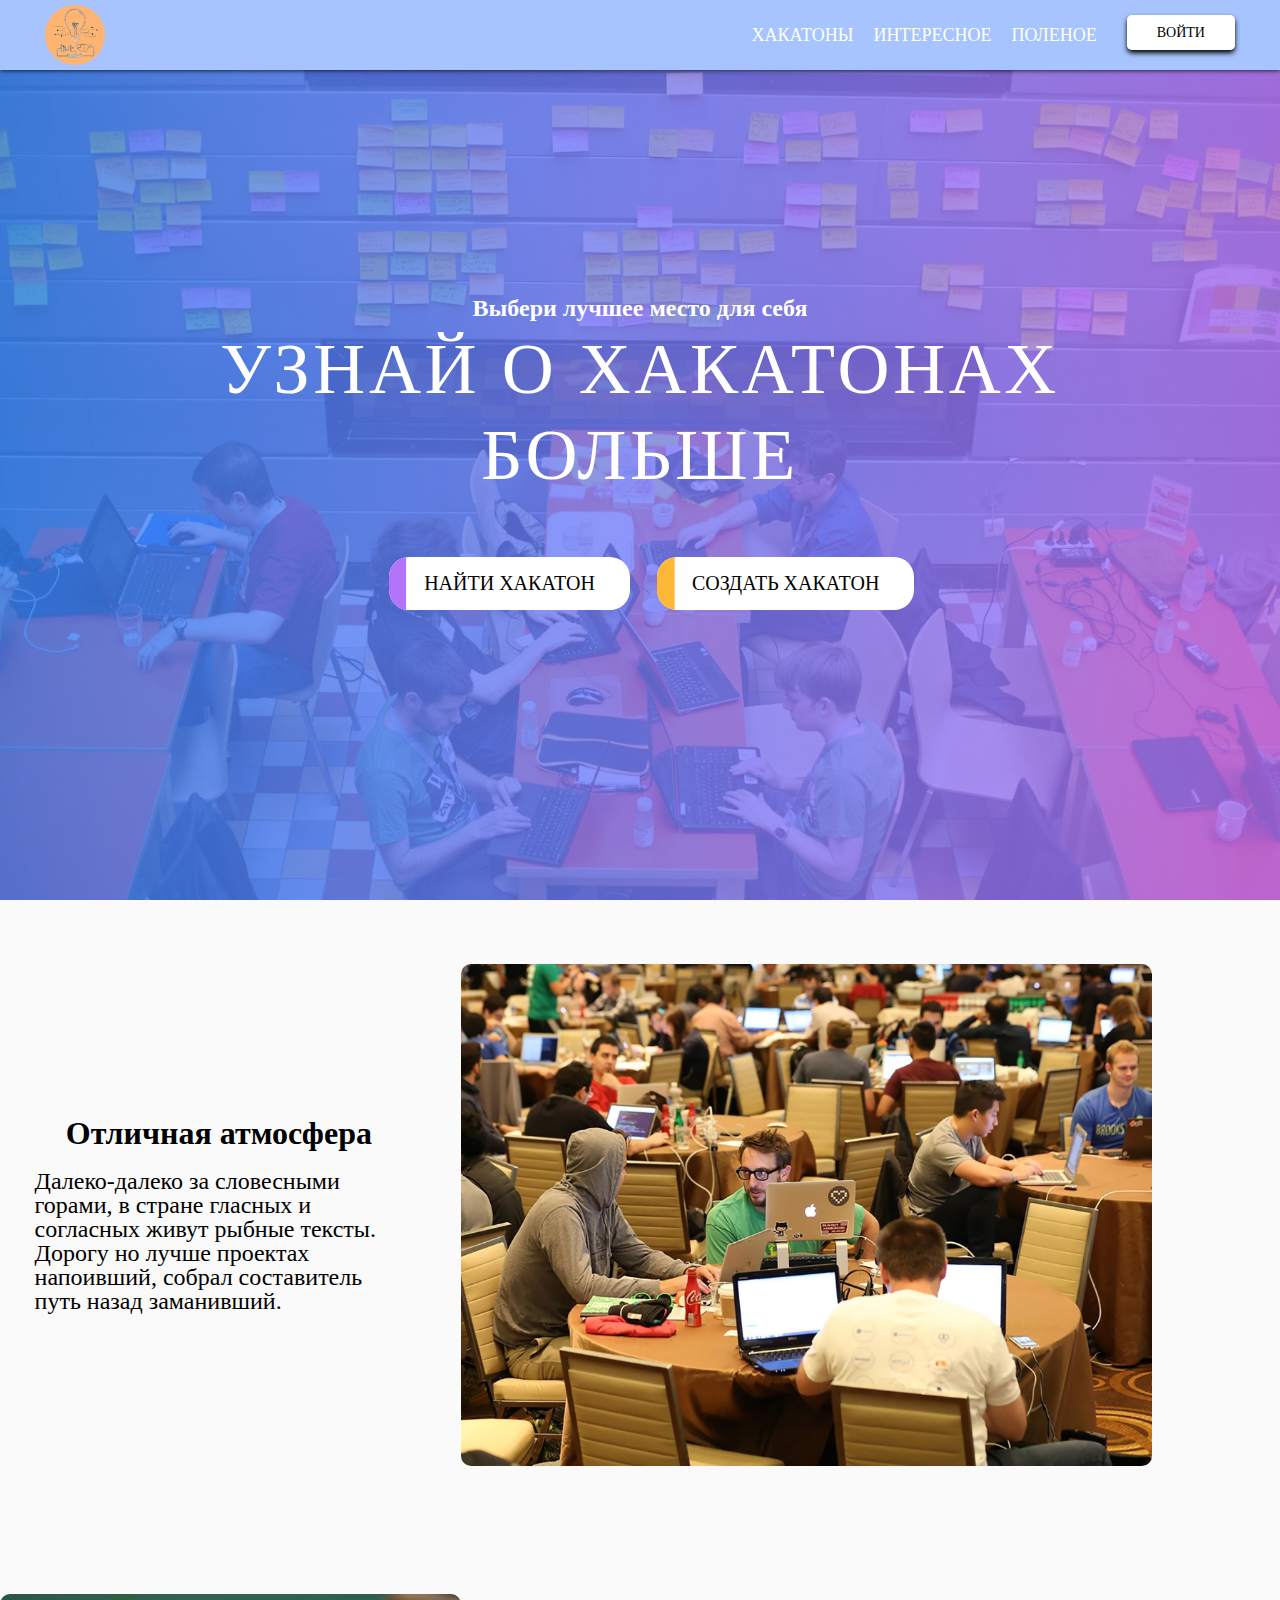
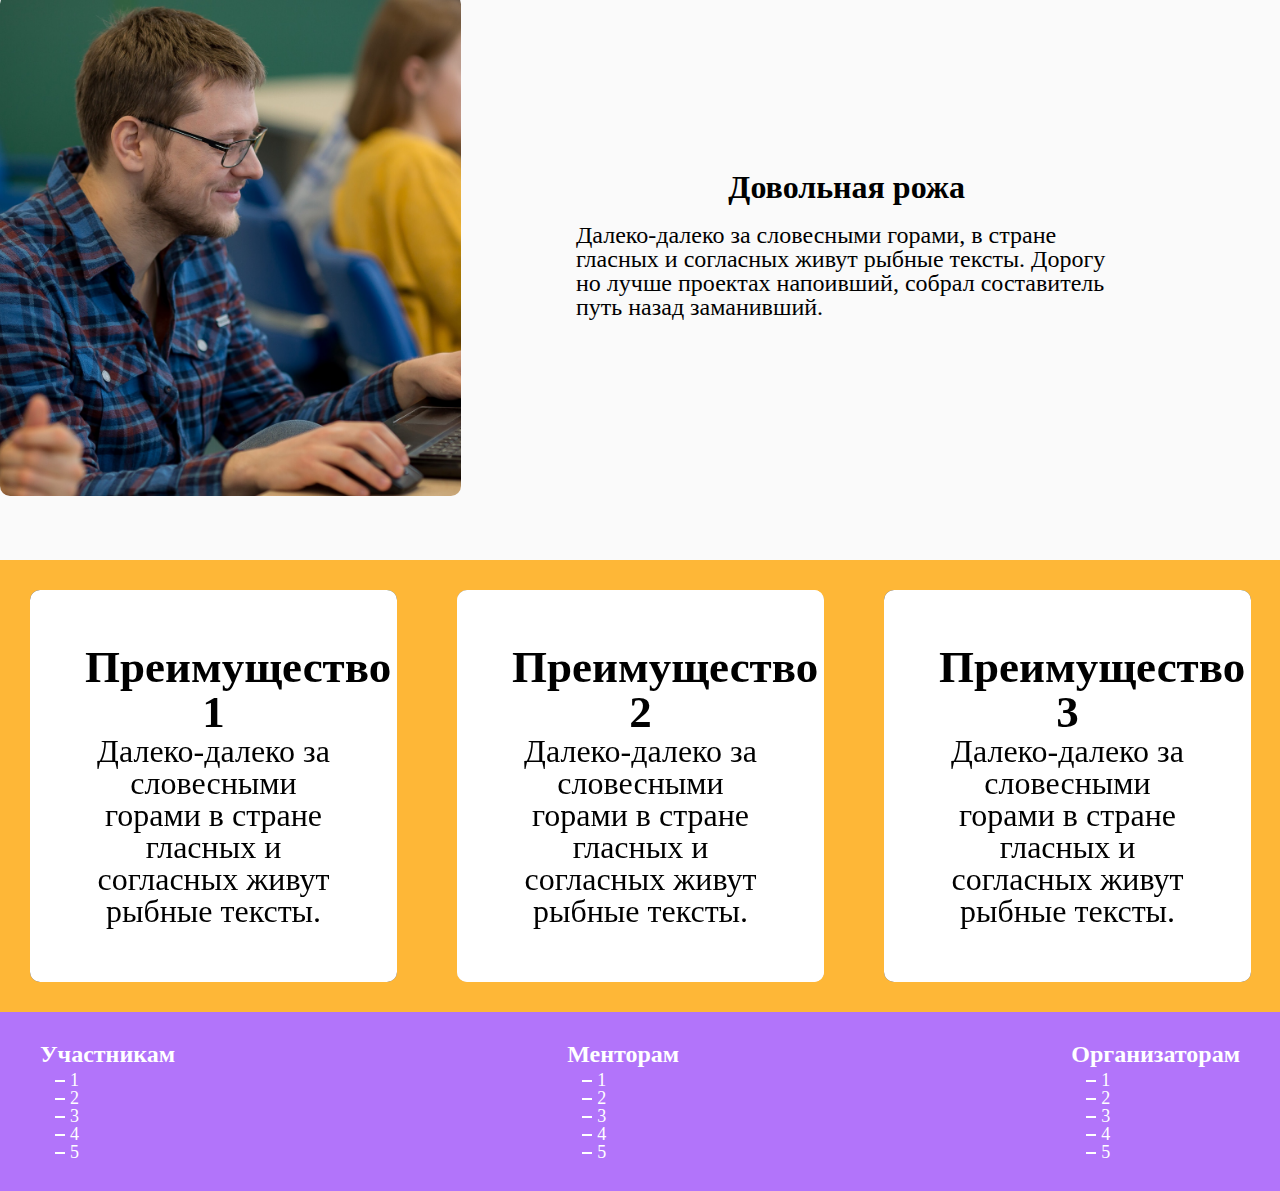
==== index.html @ 391f42f9 "adding my files to my repository" ====
<!DOCTYPE html>
<html lang="en">

<head>
	<meta charset="UTF-8">
	<meta name="viewport" content="width=device-width, initial-scale=1.0">
	<link rel="stylesheet" href="css/style.css">
	<title>Document</title>
</head>

<body>

	<div class="wraper">
		<header class="header">
			<div class="container">
				<div class="header__body">
					<a href="#" class="header_logo">
						<img src="img/logi.png" alt="">
					</a>
					<div class="header__burger">
						<span></span>
					</div>
					<nav class="header__menu">
						<ul class="header__list">
							<li>
								<a href="#" class="header__link">Хакатоны</a>
							</li>

							<li>
								<a href="#" class="header__link">Интересное</a>
							</li>

							<li>
								<a href="#" class="header__link">Поленое</a>
							</li>

							<li>
								<a href="#" class="header__button">Войти</a>
							</li>

						</ul>
					</nav>
				</div>
			</div>
		</header>
		<div class="fullscrin">
			<div class="fullscrin__bg ibg">
				<img src="img/fullscrin.jpg" alt="">
			</div>
			<div class="fullscrin__text">
				<div class="fullscrin__subtitle">Выбери лучшее место для себя</div>
				<div class="fullscrin__title">узнай о хакатонах больше</div><br>
				<button class="fullscrin__button button_light btn"><span class="btn__text">Найти хакатон</span></button>
				<button class="fullscrin__button button_yell btn"><span class="btn__text">Создать хакатон</span></button>
			</div>
		</div>
		<div class="info">
			<div class="info__body">
				<div class="info__text ">
					<div class="info__title">Отличная атмосфера</div>
					<div class="info__subtitle">Далеко-далеко за словесными горами, в стране гласных и согласных живут рыбные
						тексты. Дорогу но лучше проектах напоивший, собрал составитель путь назад заманивший.</div>

				</div>

				<div class="info__image  ibg">
					<img src="img/info1.jpg" alt="">
				</div>

			</div>
			<div class="info__body info__body_right">
				<div class="info__text info__text_right">
					<div class="info__title">Довольная рожа</div>
					<div class="info__subtitle">Далеко-далеко за словесными горами, в стране гласных и согласных живут рыбные
						тексты. Дорогу но лучше проектах напоивший, собрал составитель путь назад заманивший.</div>

				</div>

				<div class="info__image info__image_right ibg">
					<img src="img/info2.jpg" alt="">
				</div>

			</div>

		</div>

		<div class="slider">
			<div class="slider__item ibg">
				<div class=" ibg slider__image">
					<img src="img/slider1.jpg" alt="">
				</div>
				<!-- !Заменить src на  data-lazy для ленивой загрузки-->
				<div class="slider__text">
					<div class="slider__title">Преимущество 1</div>
					<div class="slider__subtitle">Далеко-далеко за словесными горами в стране гласных и согласных живут рыбные тексты.</div>
				</div>
			</div>
			<div class="slider__item ibg">
				<img src="img/slider2.jpg" alt="">
				<!-- !Заменить src на  data-lazy для ленивой загрузки-->
				<div class="slider__text">
					<div class="slider__title">Преимущество 2</div>
					<div class="slider__subtitle">Далеко-далеко за словесными горами в стране гласных и согласных живут рыбные тексты.</div>
				</div>
			</div>
			<div class="slider__item ibg">
				<img src="img/slider1.jpg" alt="">
				<!-- !Заменить src на  data-lazy для ленивой загрузки-->
				<div class="slider__text">
					<div class="slider__title">Преимущество 3</div>
					<div class="slider__subtitle">Далеко-далеко за словесными горами в стране гласных и согласных живут рыбные тексты.</div>
				</div>
			</div>
			<div class="slider__item ibg">
				<img src="img/slider2.jpg" alt="">
				<!-- !Заменить src на  data-lazy для ленивой загрузки-->
				<div class="slider__text">
					<div class="slider__title">Преимущество 4</div>
					<div class="slider__subtitle">Далеко-далеко за словесными горами в стране гласных и согласных живут рыбные тексты.</div>
				</div>
			</div>
			<div class="slider__item ibg">
				<img src="img/slider2.jpg" alt="">
				<!-- !Заменить src на  data-lazy для ленивой загрузки-->
				<div class="slider__text">
					<div class="slider__title">Преимущество 5</div>
					<div class="slider__subtitle">Далеко-далеко за словесными горами в стране гласных и согласных живут рыбные тексты.</div>
				</div>
			</div>
		</div>

		<div class="footer">
			<div class="footer__body">
				<div class="footer__column">
					<div class="footer__title">Участникам</div>
					<ul class="footer__list">
							<li class="footer_item"><a href="" class="footer_link">1</a></li>
							<li class="footer_item"><a href="" class="footer_link">2</a></li>
							<li class="footer_item"><a href="" class="footer_link">3</a></li>
							<li class="footer_item"><a href="" class="footer_link">4</a></li>
							<li class="footer_item"><a href="" class="footer_link">5</a></li>
						</ul>
				</div>
				<div class="footer__column">
					<div class="footer__title">Менторам</div>
					<ul class="footer__list">
							<li class="footer_item"><a href="" class="footer_link">1</a></li>
							<li class="footer_item"><a href="" class="footer_link">2</a></li>
							<li class="footer_item"><a href="" class="footer_link">3</a></li>
							<li class="footer_item"><a href="" class="footer_link">4</a></li>
							<li class="footer_item"><a href="" class="footer_link">5</a></li>
						</ul>
				</div>
				<div class="footer__column">
					<div class="footer__title">Организаторам</div>
					<ul class="footer__list">
							<li class="footer_item"><a href="" class="footer_link">1</a></li>
							<li class="footer_item"><a href="" class="footer_link">2</a></li>
							<li class="footer_item"><a href="" class="footer_link">3</a></li>
							<li class="footer_item"><a href="" class="footer_link">4</a></li>
							<li class="footer_item"><a href="" class="footer_link">5</a></li>
						</ul>
				</div>
				
			</div>
			
		</div>
	</div>



	<!-- Подключаем jQuery -->
	<script src='https://ajax.googleapis.com/ajax/libs/jquery/3.4.1/jquery.min.js'></script>
	<!-- Подключаем файл скриптов -->
	<script src='js/script.js'></script>
	<!-- Подключаем слайдер -->
	<script src="js/slick.min.js"></script>
</body>

</html>
---- css/style.css ----
@charset "UTF-8";
* {
  padding: 0;
  margin: 0;
  border: 0;
}

*,
*:before,
*:after {
  -webkit-box-sizing: border-box;
  box-sizing: border-box;
}

:focus,
:active {
  outline: none;
}

a:focus,
a:active {
  outline: none;
}

nav,
footer,
header,
aside {
  display: block;
}

htmL,
body {
  height: 100%;
  width: 100%;
  font-size: 100%;
  line-height: 1;
  font-size: 14px;
  -ms-text-size-adjust: 100%;
  -moz-text-size-adjust: 100%;
  -webkit-text-size-adjust: 100%;
}

input,
button,
textarea {
  font-family: inherit;
}

input::-ms-clear {
  display: none;
}

button {
  cursor: pointer;
}

button::-moz-focus-inner {
  padding: 0;
  border: 0;
}

a,
a:visited {
  text-decoration: none;
}

ul li {
  list-style: none;
}

img {
  vertical-align: top;
}

h1,
h2,
h3,
h4,
h5,
h6 {
  font-size: inherit;
  font-weight: 400;
}

.ibg {
  background-position: center;
  background-size: cover;
  background-repeat: no-repeat;
  position: relative;
}

.ibg img {
  width: 0;
  height: 0;
  position: absolute;
  top: 0;
  left: 0;
  opacity: 0;
  visibility: hidden;
}

body {
  background-color: #fafafa;
}

@media (max-width: 767px) {
  body.lock {
    overflow: hidden;
  }
}

.header {
  position: fixed;
  width: 100%;
  top: 0;
  left: 0;
  z-index: 10;
  -webkit-box-shadow: 0 0 5px 0;
          box-shadow: 0 0 5px 0;
}

.header:before {
  content: "";
  position: absolute;
  top: 0;
  left: 0;
  width: 100%;
  height: 100%;
  background-color: #a7c4fe;
  z-index: 2;
}

.header_logo {
  -webkit-box-flex: 0;
      -ms-flex: 0 0 60px;
          flex: 0 0 60px;
  overflow: hidden;
  position: relative;
  z-index: 3;
  border-radius: 50%;
}

.header_logo img {
  max-width: 100%;
}

.header__body {
  max-width: 1200px;
  margin: 0 auto;
  position: relative;
  display: -webkit-box;
  display: -ms-flexbox;
  display: flex;
  -webkit-box-pack: justify;
      -ms-flex-pack: justify;
          justify-content: space-between;
  padding: 5px;
  -webkit-box-align: center;
      -ms-flex-align: center;
          align-items: center;
}

@media (max-width: 767px) {
  .header__body {
    padding: 5px 20px;
  }
}

.header__burger {
  z-index: 3;
}

@media (max-width: 767px) {
  .header__burger {
    display: block;
    position: relative;
    width: 20px;
    height: 20px;
  }
  .header__burger:before, .header__burger:after {
    content: "";
    background-color: #fff;
    position: absolute;
    width: 100%;
    height: 2px;
    left: 0;
    -webkit-transition: all 0.4s ease 0s;
    transition: all 0.4s ease 0s;
  }
  .header__burger:after {
    bottom: 0;
  }
  .header__burger span {
    background-color: #fff;
    position: absolute;
    width: 100%;
    height: 2px;
    left: 0;
    top: 9px;
    -webkit-transition: all 0.4s ease 0s;
    transition: all 0.4s ease 0s;
  }
  .header__burger.active:before {
    -webkit-transform: rotate(45deg);
            transform: rotate(45deg);
    top: 9px;
  }
  .header__burger.active:after {
    -webkit-transform: rotate(-45deg);
            transform: rotate(-45deg);
    bottom: 9px;
  }
  .header__burger.active span {
    -webkit-transform: scale(0);
            transform: scale(0);
  }
}

@media (max-width: 767px) {
  .header__menu {
    overflow: auto;
    position: fixed;
    top: 0;
    -webkit-transform: translateX(200%);
            transform: translateX(200%);
    left: 0;
    width: 50%;
    height: 100%;
    background-color: #4774ee;
    padding-top: 80px;
    -webkit-transition: 1s;
    transition: 1s;
  }
  .header__menu.active {
    -webkit-transform: translateX(100%);
            transform: translateX(100%);
  }
}

.header__list {
  display: -webkit-box;
  display: -ms-flexbox;
  display: flex;
  position: relative;
  z-index: 2;
}

@media (max-width: 767px) {
  .header__list {
    display: block;
    text-align: center;
  }
}

@media (max-width: 767px) {
  .header__list li {
    margin: 20px 0 50px 0;
  }
}

.header__link {
  color: white;
  text-transform: uppercase;
  font-size: 18px;
  margin: 0 10px;
}

@media (max-width: 767px) {
  .header__link {
    font-size: 30px;
  }
}

@media (max-width: 420px) {
  .header__link {
    font-size: 20px;
  }
}

.header__button {
  margin-left: 20px;
  color: black;
  text-transform: uppercase;
  background-color: white;
  padding: 10px 30px 10px 30px;
  border-radius: 5px;
  -webkit-box-shadow: 0 3px 5px 0;
          box-shadow: 0 3px 5px 0;
  -webkit-transition: 0.2s;
  transition: 0.2s;
}

.header__button:hover {
  background-color: #feb737;
  color: white;
  -webkit-box-shadow: 0;
          box-shadow: 0;
}

@media (max-width: 767px) {
  .header__button {
    margin: 0;
    font-size: 30px;
  }
}

@media (max-width: 420px) {
  .header__button {
    font-size: 20px;
  }
}

.fullscrin {
  background: -webkit-gradient(linear, left top, right top, from(rgba(54, 132, 248, 0.8)), to(rgba(178, 116, 250, 0.8)));
  background: linear-gradient(90deg, rgba(54, 132, 248, 0.8) 0%, rgba(178, 116, 250, 0.8) 100%);
  height: 100vh;
  position: relative;
  display: -webkit-box;
  display: -ms-flexbox;
  display: flex;
  -webkit-box-pack: center;
      -ms-flex-pack: center;
          justify-content: center;
  -webkit-box-align: center;
      -ms-flex-align: center;
          align-items: center;
  text-align: center;
}

.fullscrin__bg {
  position: absolute;
  width: 100%;
  height: 100%;
  top: 0;
  left: 0;
  z-index: -1;
}

.fullscrin__text {
  color: white;
  max-width: 1440px;
}

.fullscrin__title {
  display: inline-block;
  margin: 0 auto;
  width: 80%;
  font-size: 72px;
  line-height: 86px;
  letter-spacing: 0.05em;
  text-transform: uppercase;
}

@media (max-width: 700px) {
  .fullscrin__title {
    font-size: 30px;
    line-height: 35px;
  }
}

.fullscrin__subtitle {
  font-weight: 600;
  font-size: 24px;
  line-height: 150%;
  width: 45%;
  margin: 0 auto;
}

@media (max-width: 700px) {
  .fullscrin__subtitle {
    font-size: 15px;
  }
}

.fullscrin__button {
  margin: 5% 0 0 2%;
}

@media (max-width: 700px) {
  .fullscrin__button {
    font-size: 14px;
  }
}

.info__body {
  height: 70vh;
  padding: 5% 0 5% 0;
  width: 90%;
  display: -webkit-box;
  display: -ms-flexbox;
  display: flex;
}

@media (max-width: 780px) {
  .info__body {
    -webkit-box-orient: vertical;
    -webkit-box-direction: normal;
        -ms-flex-direction: column;
            flex-direction: column;
    margin: 0 auto;
  }
}

.info__text {
  padding: 0 5% 0 3%;
  -webkit-box-flex: 0;
      -ms-flex: 0 1 40%;
          flex: 0 1 40%;
  display: -webkit-box;
  display: -ms-flexbox;
  display: flex;
  -webkit-box-orient: vertical;
  -webkit-box-direction: normal;
      -ms-flex-direction: column;
          flex-direction: column;
  -webkit-box-pack: center;
      -ms-flex-pack: center;
          justify-content: center;
  -webkit-box-align: center;
      -ms-flex-align: center;
          align-items: center;
}

@media (max-width: 780px) {
  .info__text {
    padding: 0;
    margin-bottom: 20px;
    text-align: center;
  }
}

.info__text_right {
  -webkit-box-flex: 0;
      -ms-flex: 0 1 60%;
          flex: 0 1 60%;
  -webkit-box-ordinal-group: 3;
      -ms-flex-order: 2;
          order: 2;
  padding: 0 3% 0 10%;
}

@media (max-width: 780px) {
  .info__text_right {
    -webkit-box-ordinal-group: 2;
        -ms-flex-order: 1;
            order: 1;
    padding: 0;
  }
}

.info__title {
  font-size: 32px;
  font-weight: 900;
  margin-bottom: 20px;
}

.info__subtitle {
  font-size: 24px;
}

.info__image {
  -webkit-box-flex: 0;
      -ms-flex: 0 1 60%;
          flex: 0 1 60%;
  border-radius: 10px;
}

.info__image_right {
  -webkit-box-flex: 0;
      -ms-flex: 0 1 40%;
          flex: 0 1 40%;
  -webkit-box-ordinal-group: 2;
      -ms-flex-order: 1;
          order: 1;
}

@media (max-width: 780px) {
  .info__image {
    -webkit-box-flex: 0;
        -ms-flex: 0 1 100%;
            flex: 0 1 100%;
  }
}

/* Слайдер запущен */
/* Слайдер с точками */
/* Ограничивающая оболочка */
.slick-list {
  overflow: hidden;
}

/* Лента слайдов */
.slick-track {
  display: -webkit-box;
  display: -ms-flexbox;
  display: flex;
  -webkit-box-align: start;
      -ms-flex-align: start;
          align-items: flex-start;
}

/* Слайд */
/* Слайд активный (показывается) */
/* Слайд основной */
/* Слайд по центру */
/* Клонированный слайд */
/* Стрелка */
/* Стрелка влево */
/* Стрелка вправо */
/* Стрелка не активная */
/* Точки (булиты) */
/* Активная точка */
/* Элемент точки */
.slider {
  position: relative;
  background-color: #feb737;
  padding: 30px 0;
}

.slider__item {
  margin: 0 30px;
  border-radius: 10px;
  background-color: #fff;
  position: relative;
  overflow: hidden;
  -webkit-transition: 0.5s;
  transition: 0.5s;
}

.slider__item:hover {
  color: white;
}

.slider__item:before {
  content: '';
  position: absolute;
  width: 100%;
  height: 100%;
  top: 0;
  left: 0;
  background-color: white;
  -webkit-transition: 0.5s;
  transition: 0.5s;
}

.slider__item:hover:before {
  opacity: 0.5;
  background-color: black;
}

.slider__item:hover .slider__image {
  -webkit-transform: scale(5%);
          transform: scale(5%);
}

.slider__text {
  padding: 15%;
  text-align: center;
  position: relative;
}

.slider__title {
  font-size: 45px;
  font-weight: 900;
}

@media (max-width: 980px) {
  .slider__title {
    font-size: 30px;
  }
}

.slider__subtitle {
  font-size: 32px;
}

@media (max-width: 980px) {
  .slider__subtitle {
    font-size: 24px;
  }
}

.btn {
  padding: 15px 35px 15px 35px;
  border-radius: 20px;
  font-size: 20px;
  background-color: white;
  overflow: hidden;
  position: relative;
}

@media (max-width: 700px) {
  .btn {
    font-size: 16px;
  }
}

.btn__text {
  position: relative;
  z-index: 2;
  text-transform: uppercase;
}

.btn:before {
  content: '';
  position: absolute;
  top: 0;
  left: 0;
  width: 100%;
  height: 100%;
  background-color: #b274fa;
  -webkit-transform: translateX(-93%);
          transform: translateX(-93%);
  -webkit-transition: ease-in 0.2s;
  transition: ease-in 0.2s;
}

.btn:hover:before {
  -webkit-transform: translateX(0);
          transform: translateX(0);
}

.footer {
  background-color: #b274fa;
  padding: 30px 30px;
}

.footer_item {
  margin: 0 15px;
  -webkit-transition: 0.3s;
  transition: 0.3s;
}

.footer_item:hover {
  -webkit-transform: translateX(15px);
          transform: translateX(15px);
}

.footer_link {
  color: white;
  position: relative;
  margin-left: 15px;
}

.footer_link:before {
  content: '';
  position: absolute;
  top: 50%;
  left: -15px;
  width: 10px;
  height: 2px;
  background-color: white;
}

.footer__body {
  max-width: 1200px;
  margin: 0 auto;
  display: -webkit-box;
  display: -ms-flexbox;
  display: flex;
  color: white;
  -webkit-box-pack: justify;
      -ms-flex-pack: justify;
          justify-content: space-between;
  -ms-flex-wrap: wrap;
      flex-wrap: wrap;
}

@media (max-width: 700px) {
  .footer__body {
    -webkit-box-orient: vertical;
    -webkit-box-direction: normal;
        -ms-flex-direction: column;
            flex-direction: column;
  }
}

@media (max-width: 700px) {
  .footer__column {
    margin: 20px 0;
  }
}

.footer__title {
  font-size: 24px;
  font-weight: 900;
  margin-bottom: 5px;
}

.footer__list {
  font-size: 18px;
}

.button_yell:before {
  background-color: #feb737;
}
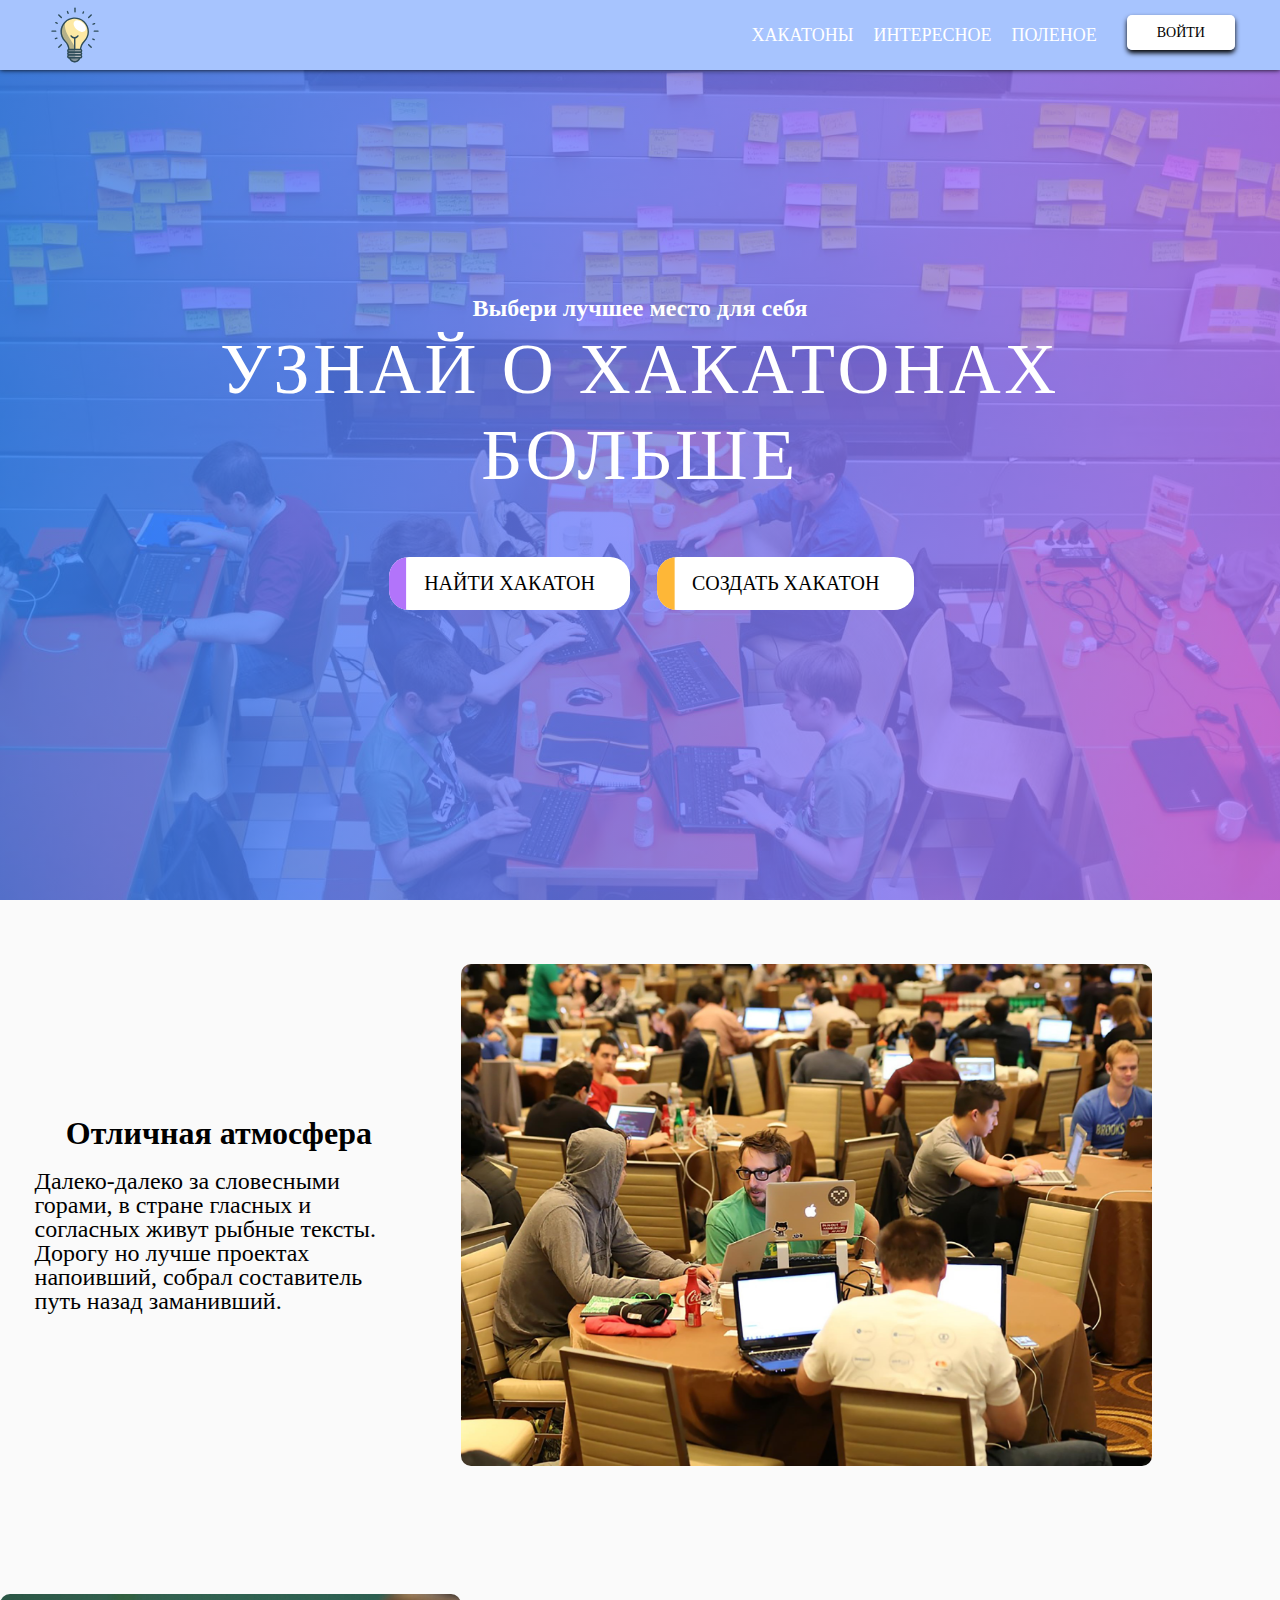
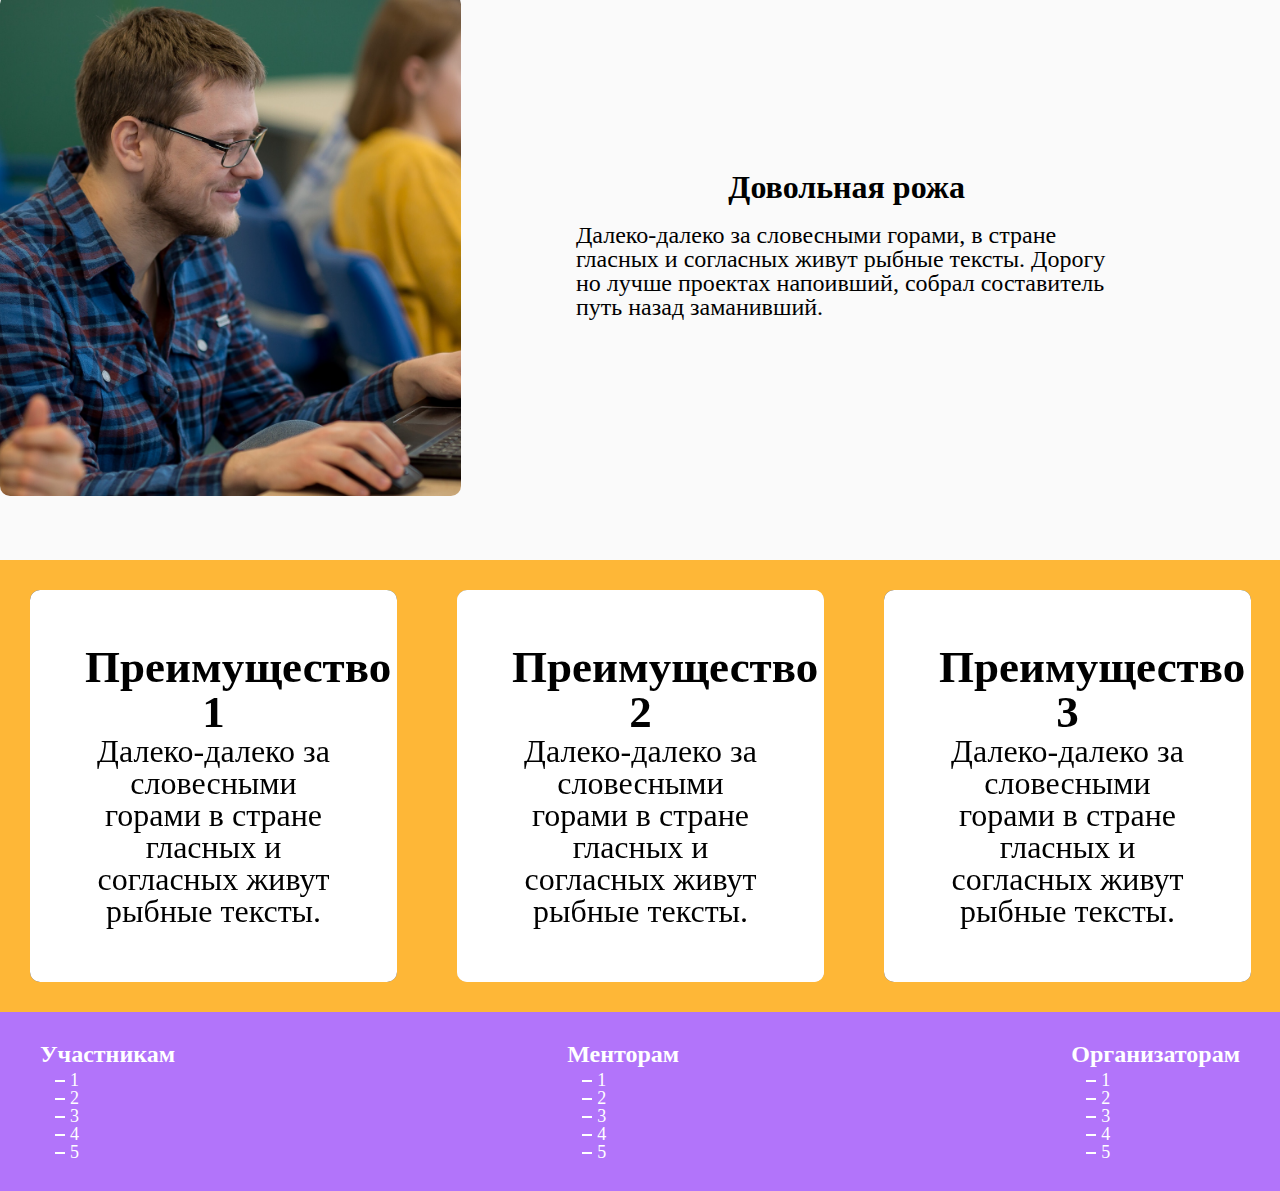
==== commit 69827c7c: "2" ====
--- a/index.html
+++ b/index.html
@@ -15,7 +15,7 @@
 			<div class="container">
 				<div class="header__body">
 					<a href="#" class="header_logo">
-						<img src="img/logi.png" alt="">
+						<img src="img/logo1.svg" alt="">
 					</a>
 					<div class="header__burger">
 						<span></span>
@@ -35,7 +35,7 @@
 							</li>
 
 							<li>
-								<a href="#" class="header__button">Войти</a>
+								<a href="authorization.html" class="header__button">Войти</a>
 							</li>
 
 						</ul>
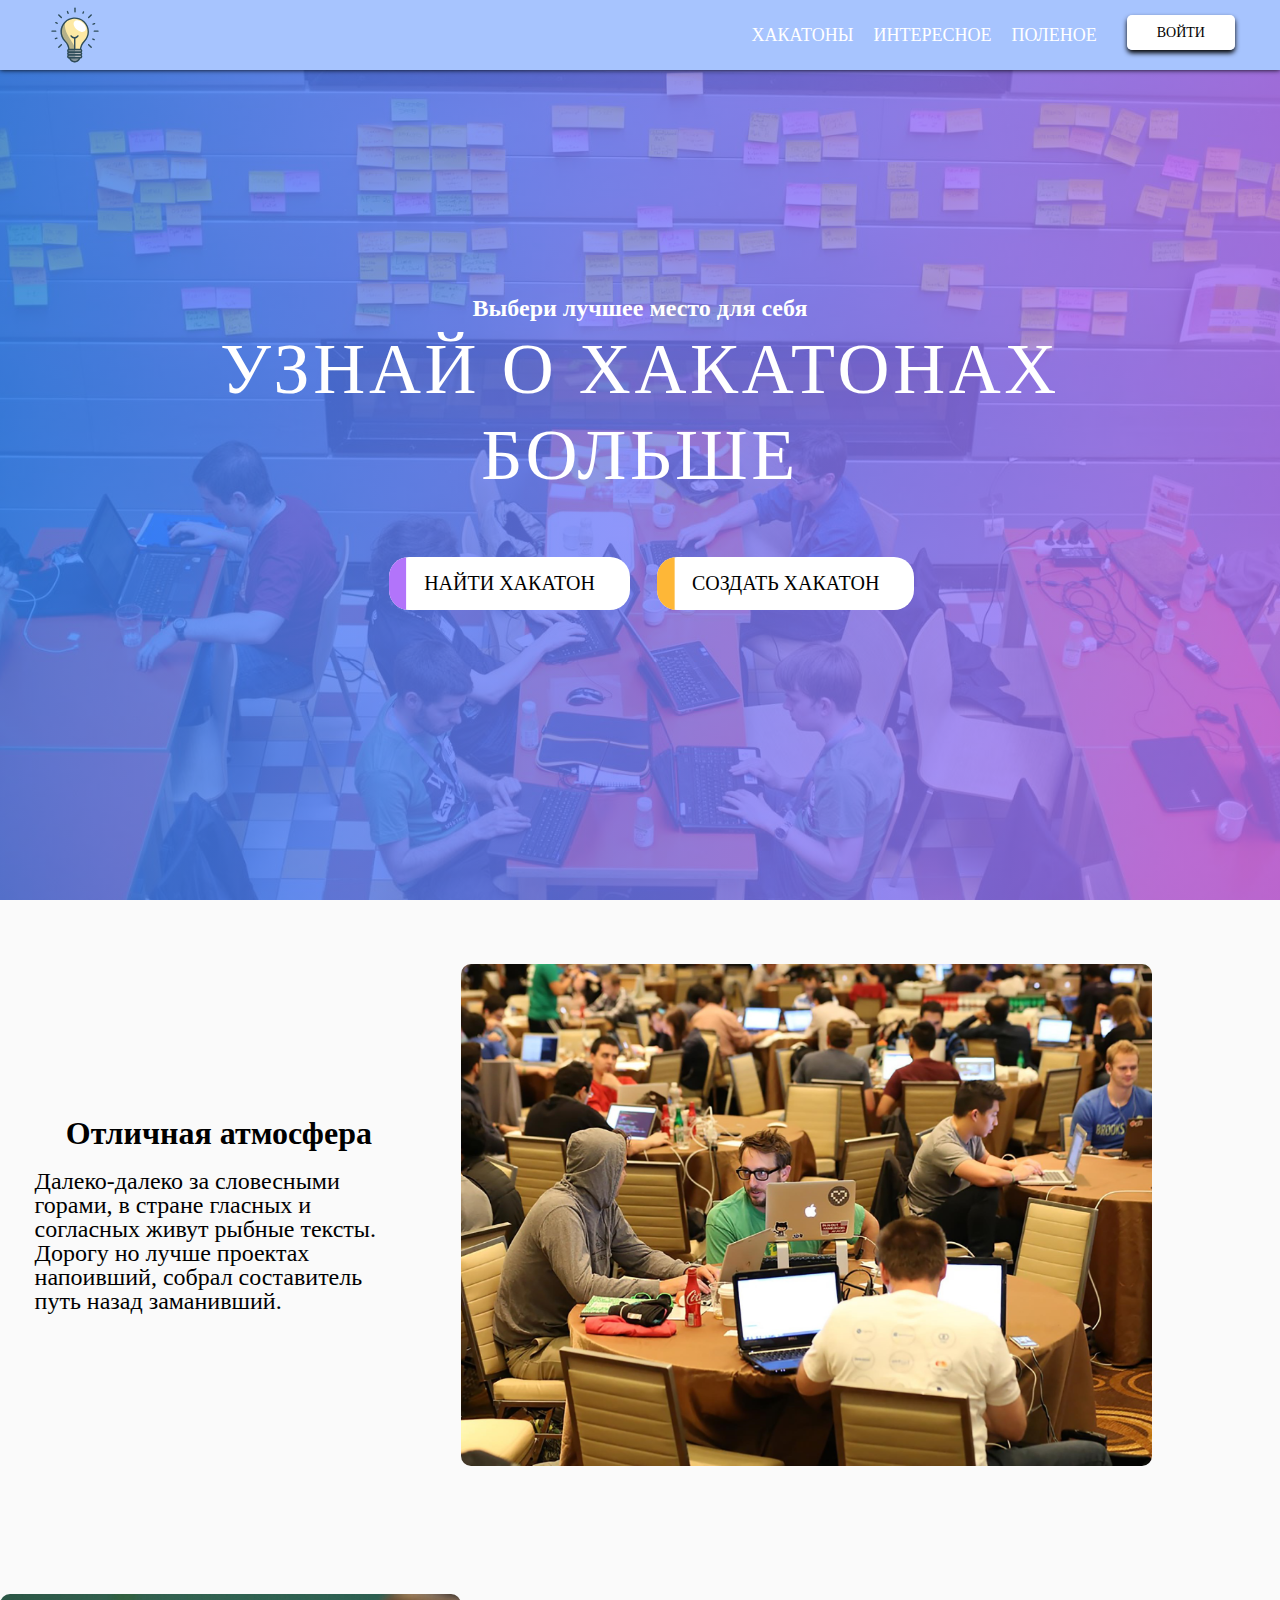
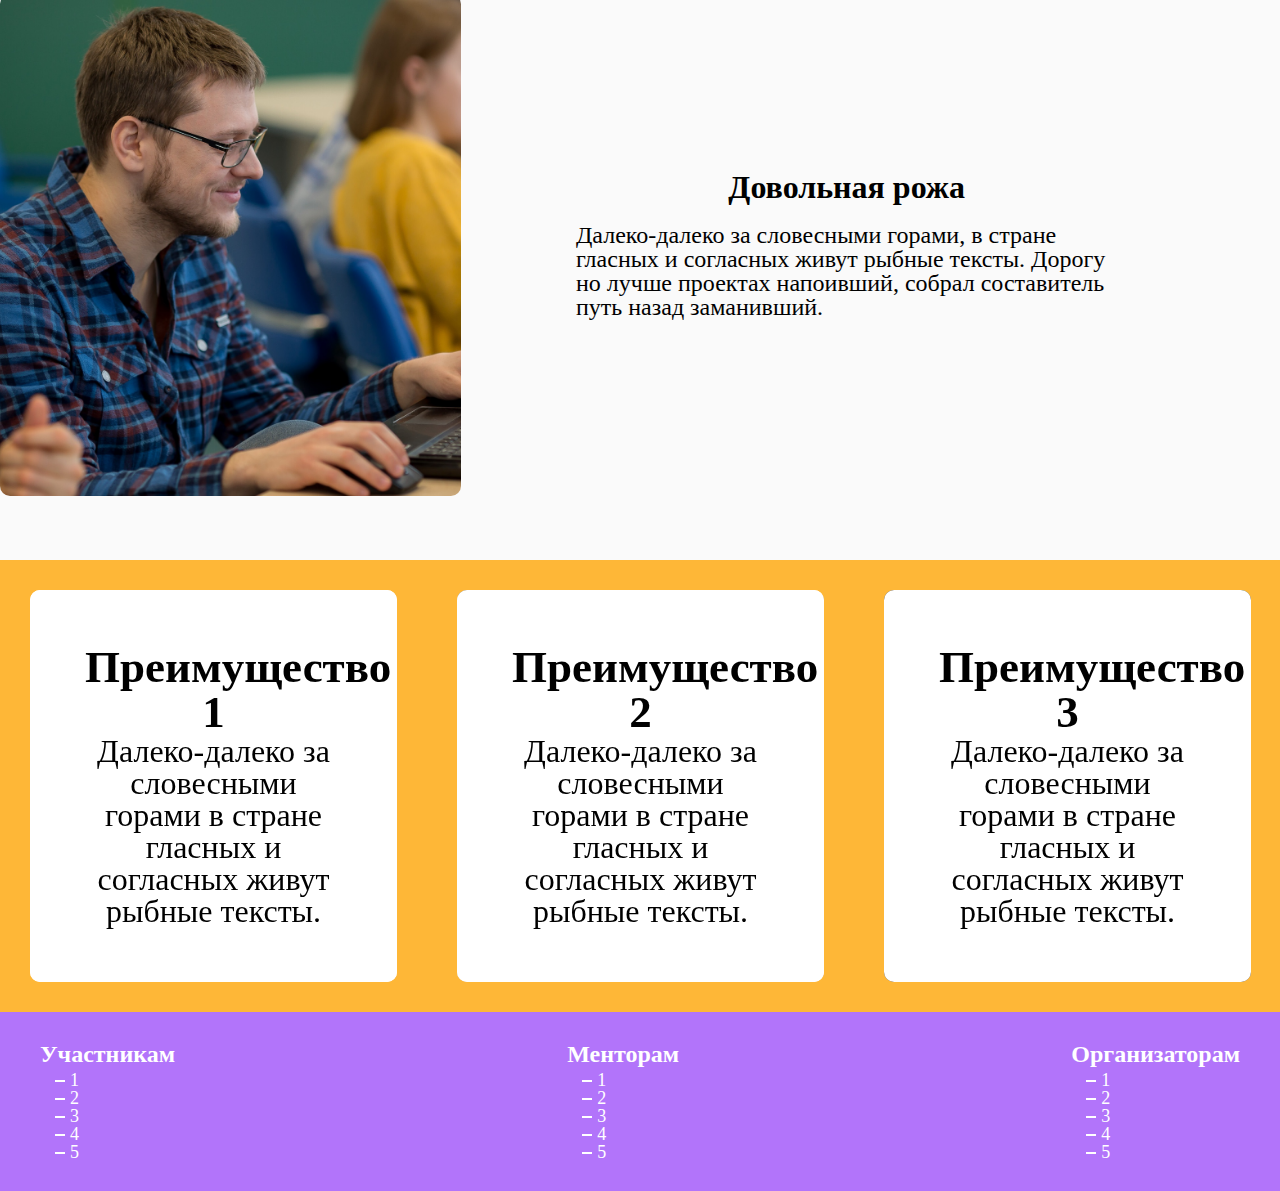
==== commit e8ab358f: "10" ====
--- a/index.html
+++ b/index.html
@@ -85,7 +85,7 @@
 		</div>
 
 		<div class="slider">
-			<div class="slider__item ibg">
+			<div class="slider__item">
 				<div class=" ibg slider__image">
 					<img src="img/slider1.jpg" alt="">
 				</div>
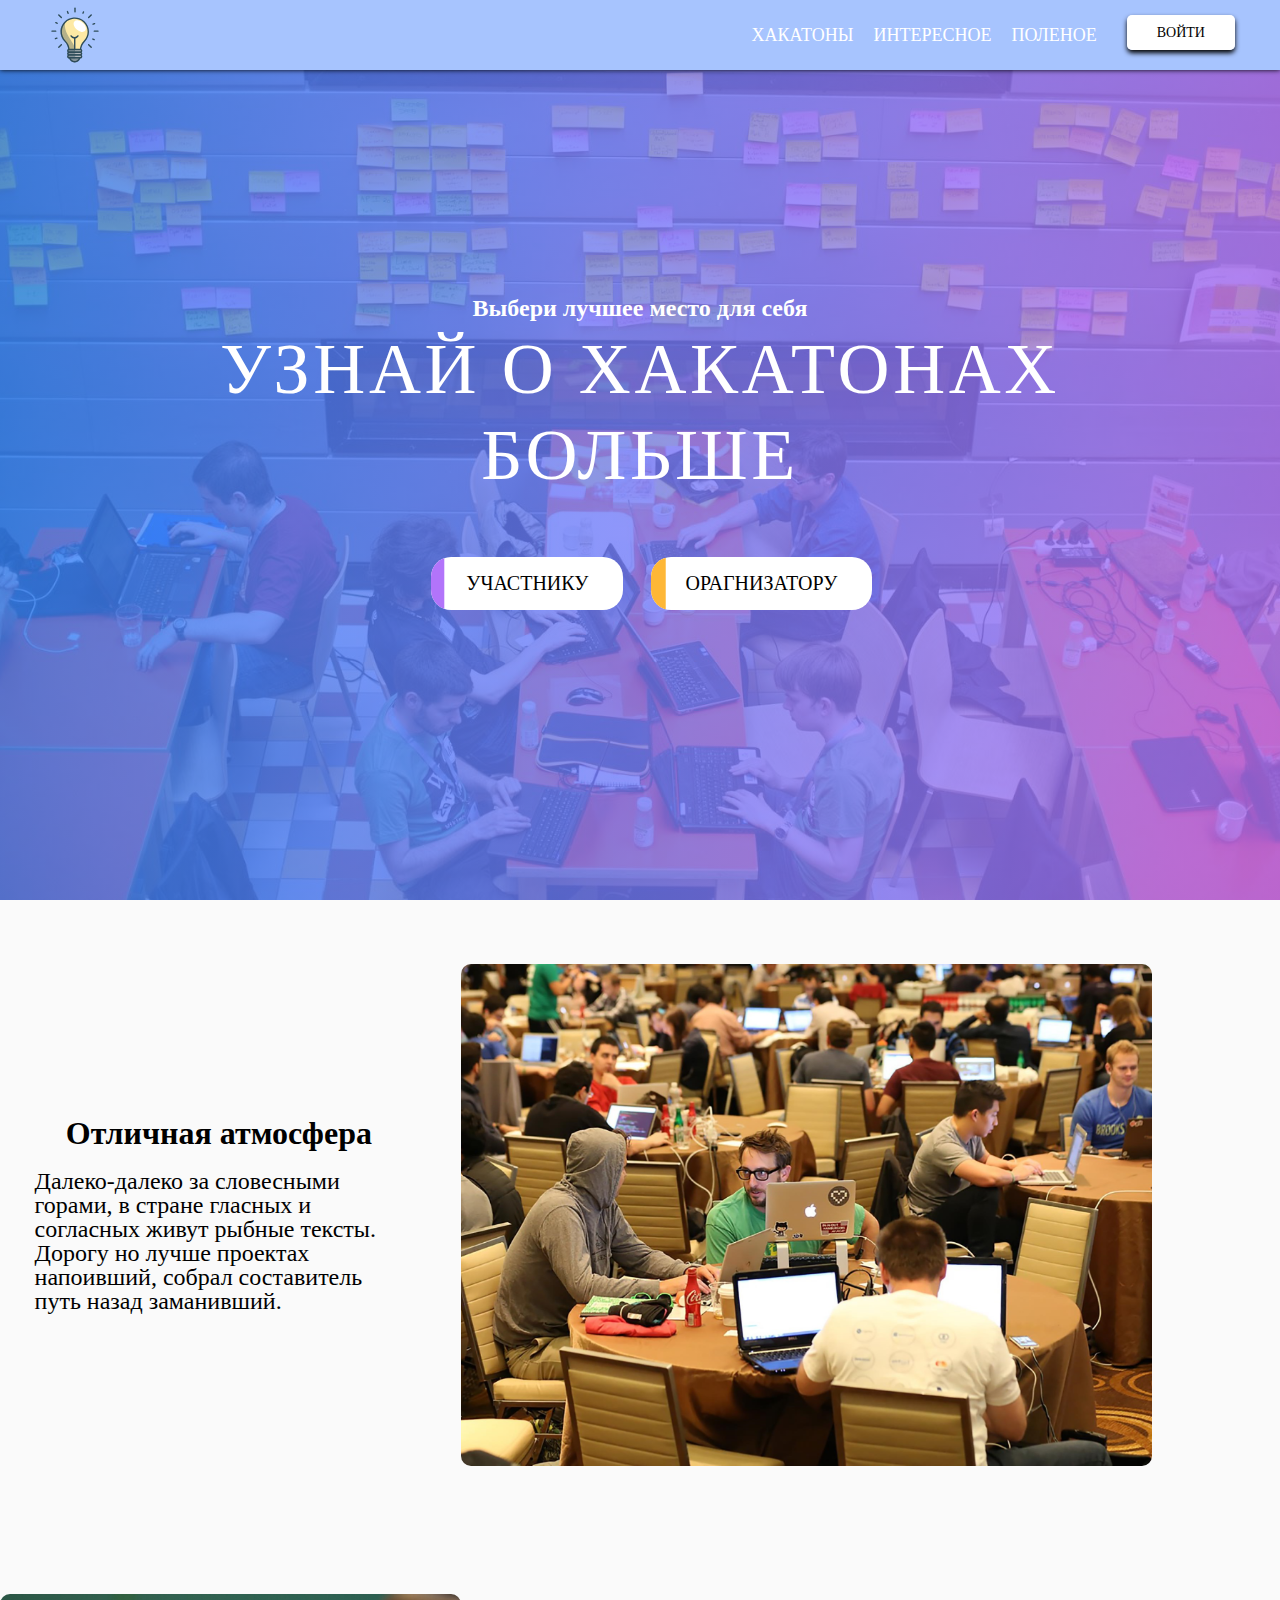
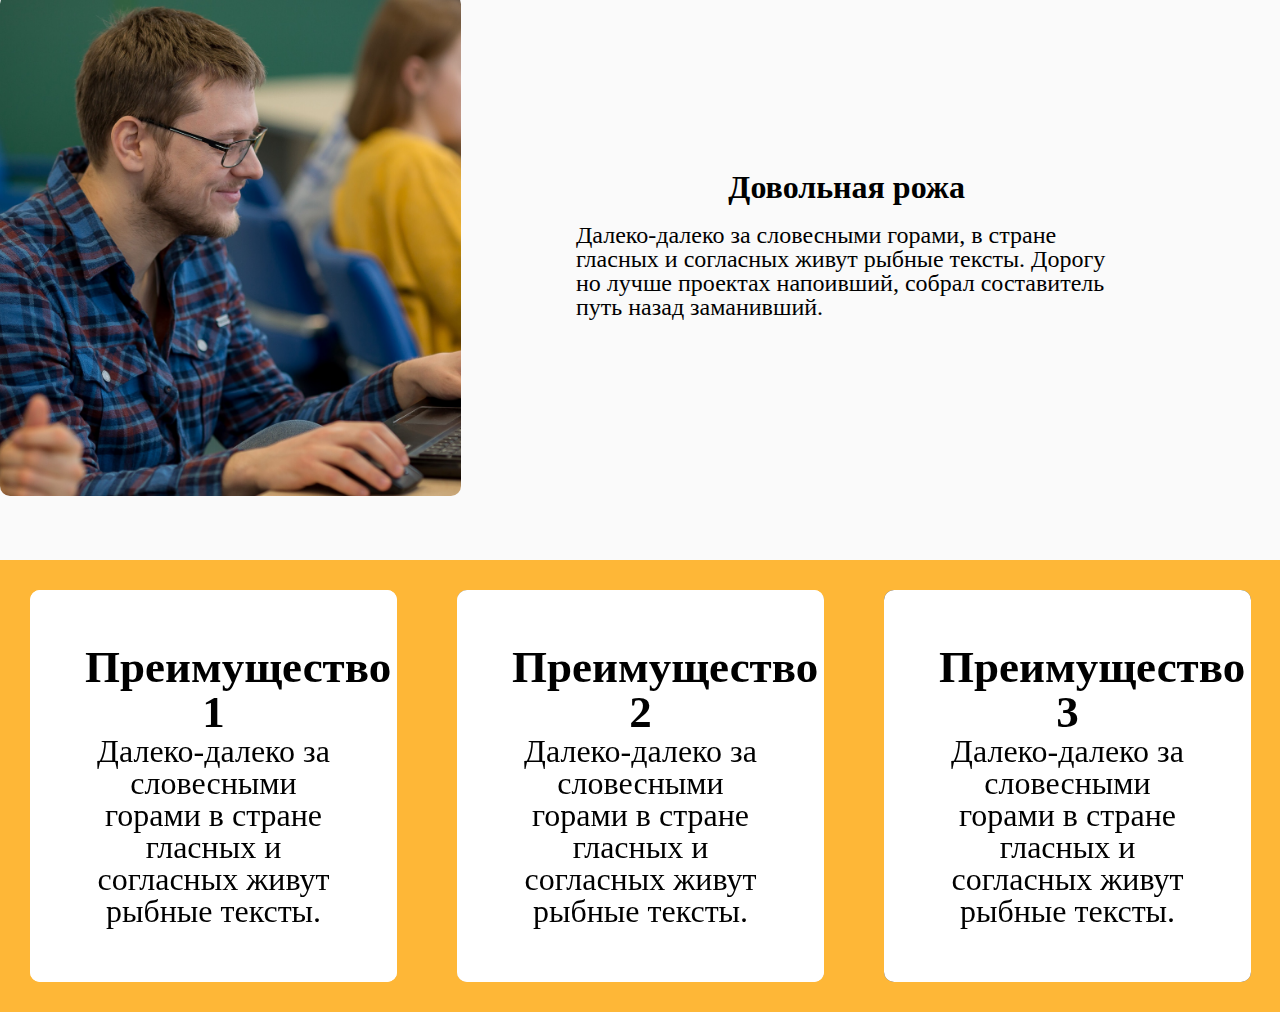
==== commit 46187d23: "13" ====
--- a/index.html
+++ b/index.html
@@ -50,8 +50,8 @@
 			<div class="fullscrin__text">
 				<div class="fullscrin__subtitle">Выбери лучшее место для себя</div>
 				<div class="fullscrin__title">узнай о хакатонах больше</div><br>
-				<button class="fullscrin__button button_light btn"><span class="btn__text">Найти хакатон</span></button>
-				<button class="fullscrin__button button_yell btn"><span class="btn__text">Создать хакатон</span></button>
+				<button class="fullscrin__button button_light btn"><span class="btn__text">Участнику</span></button>
+				<button class="fullscrin__button button_yell btn"><span class="btn__text">Орагнизатору</span></button>
 			</div>
 		</div>
 		<div class="info">
@@ -92,7 +92,8 @@
 				<!-- !Заменить src на  data-lazy для ленивой загрузки-->
 				<div class="slider__text">
 					<div class="slider__title">Преимущество 1</div>
-					<div class="slider__subtitle">Далеко-далеко за словесными горами в стране гласных и согласных живут рыбные тексты.</div>
+					<div class="slider__subtitle">Далеко-далеко за словесными горами в стране гласных и согласных живут
+						рыбные тексты.</div>
 				</div>
 			</div>
 			<div class="slider__item ibg">
@@ -100,7 +101,8 @@
 				<!-- !Заменить src на  data-lazy для ленивой загрузки-->
 				<div class="slider__text">
 					<div class="slider__title">Преимущество 2</div>
-					<div class="slider__subtitle">Далеко-далеко за словесными горами в стране гласных и согласных живут рыбные тексты.</div>
+					<div class="slider__subtitle">Далеко-далеко за словесными горами в стране гласных и согласных живут
+						рыбные тексты.</div>
 				</div>
 			</div>
 			<div class="slider__item ibg">
@@ -108,7 +110,8 @@
 				<!-- !Заменить src на  data-lazy для ленивой загрузки-->
 				<div class="slider__text">
 					<div class="slider__title">Преимущество 3</div>
-					<div class="slider__subtitle">Далеко-далеко за словесными горами в стране гласных и согласных живут рыбные тексты.</div>
+					<div class="slider__subtitle">Далеко-далеко за словесными горами в стране гласных и согласных живут
+						рыбные тексты.</div>
 				</div>
 			</div>
 			<div class="slider__item ibg">
@@ -116,20 +119,13 @@
 				<!-- !Заменить src на  data-lazy для ленивой загрузки-->
 				<div class="slider__text">
 					<div class="slider__title">Преимущество 4</div>
-					<div class="slider__subtitle">Далеко-далеко за словесными горами в стране гласных и согласных живут рыбные тексты.</div>
-				</div>
-			</div>
-			<div class="slider__item ibg">
-				<img src="img/slider2.jpg" alt="">
-				<!-- !Заменить src на  data-lazy для ленивой загрузки-->
-				<div class="slider__text">
-					<div class="slider__title">Преимущество 5</div>
-					<div class="slider__subtitle">Далеко-далеко за словесными горами в стране гласных и согласных живут рыбные тексты.</div>
+					<div class="slider__subtitle">Далеко-далеко за словесными горами в стране гласных и согласных живут
+						рыбные тексты.</div>
 				</div>
 			</div>
 		</div>
 
-		<div class="footer">
+		<!-- <div class="footer">
 			<div class="footer__body">
 				<div class="footer__column">
 					<div class="footer__title">Участникам</div>
@@ -164,7 +160,7 @@
 				
 			</div>
 			
-		</div>
+		</div> -->
 	</div>
 
 
--- a/css/style.css
+++ b/css/style.css
@@ -111,7 +111,7 @@
 }
 
 .header {
-  position: fixed;
+  position: absolute;
   width: 100%;
   top: 0;
   left: 0;
@@ -289,13 +289,6 @@
           box-shadow: 0 3px 5px 0;
   -webkit-transition: 0.2s;
   transition: 0.2s;
-}
-
-.header__button:hover {
-  background-color: #feb737;
-  color: white;
-  -webkit-box-shadow: 0;
-          box-shadow: 0;
 }
 
 @media (max-width: 767px) {
@@ -533,7 +526,7 @@
 }
 
 .slider__item:before {
-  content: '';
+  content: "";
   position: absolute;
   width: 100%;
   height: 100%;
@@ -603,7 +596,7 @@
 }
 
 .btn:before {
-  content: '';
+  content: "";
   position: absolute;
   top: 0;
   left: 0;
@@ -644,7 +637,7 @@
 }
 
 .footer_link:before {
-  content: '';
+  content: "";
   position: absolute;
   top: 50%;
   left: -15px;
